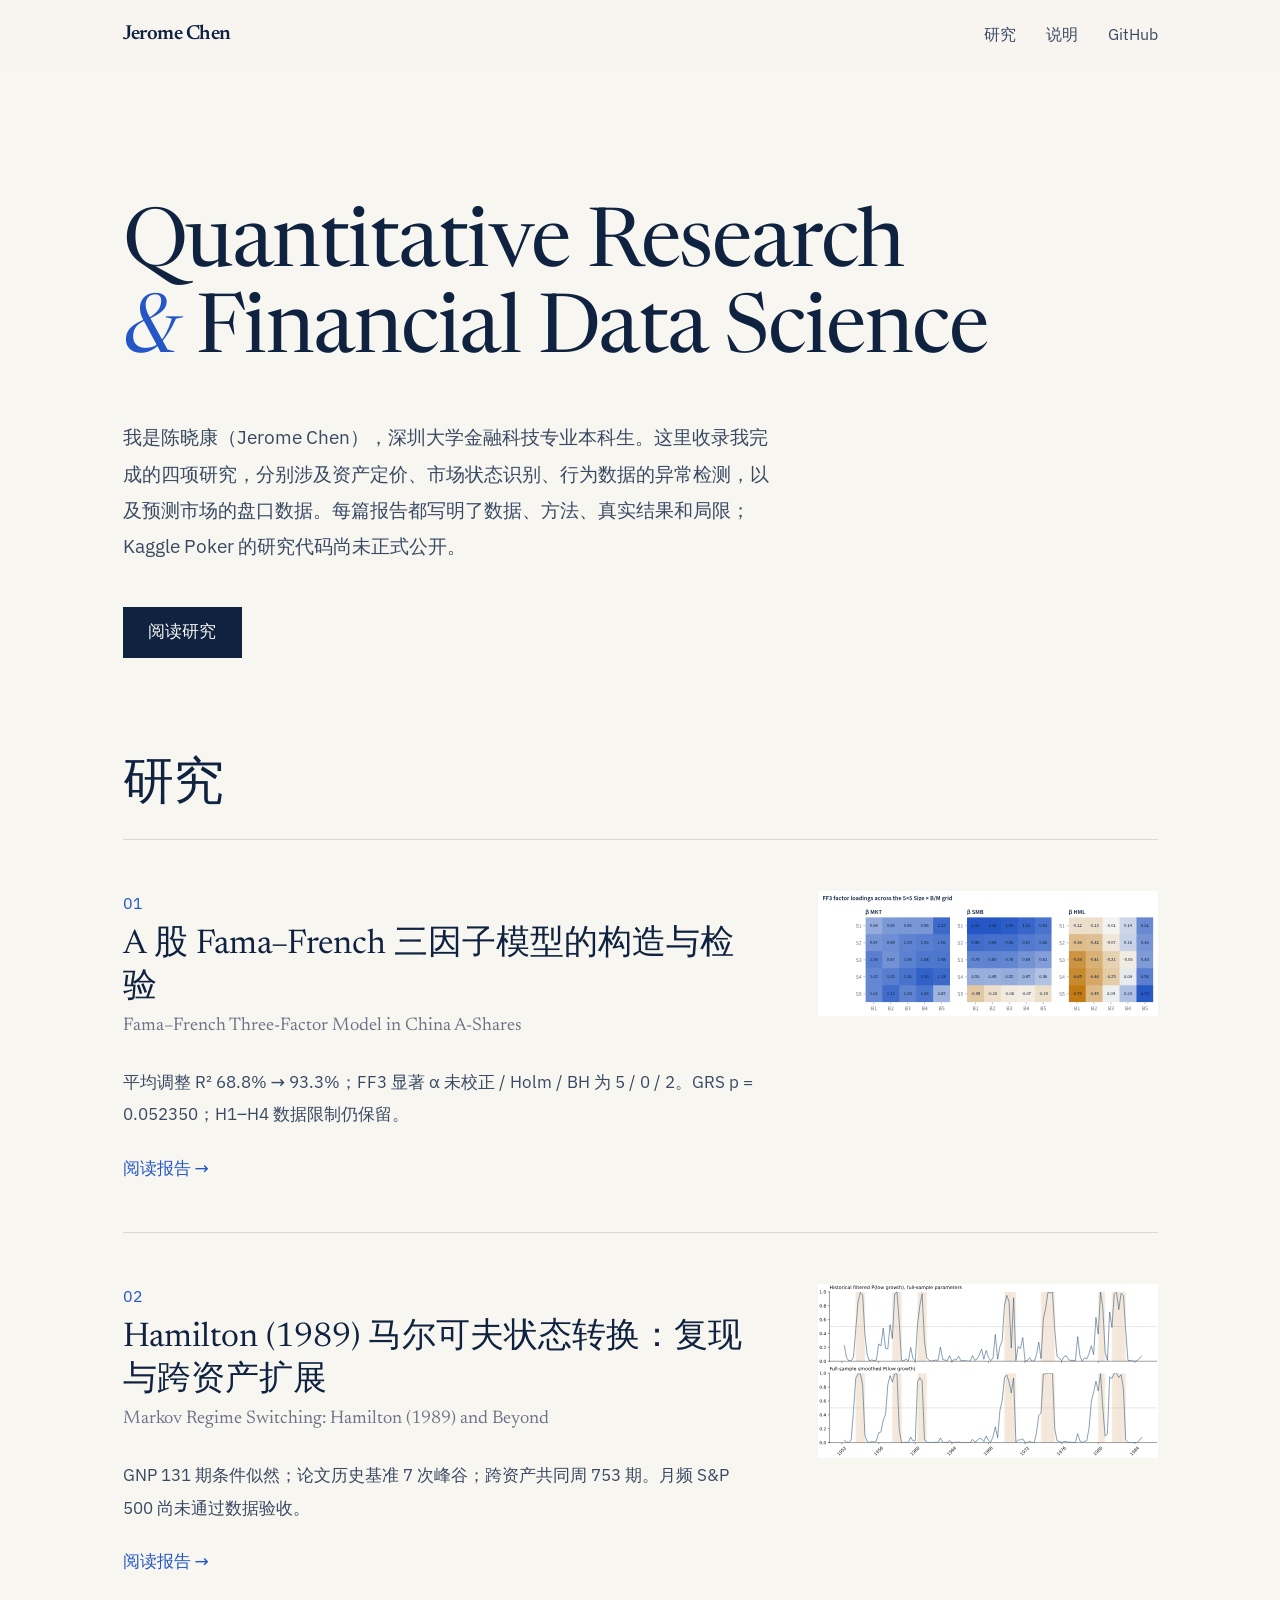
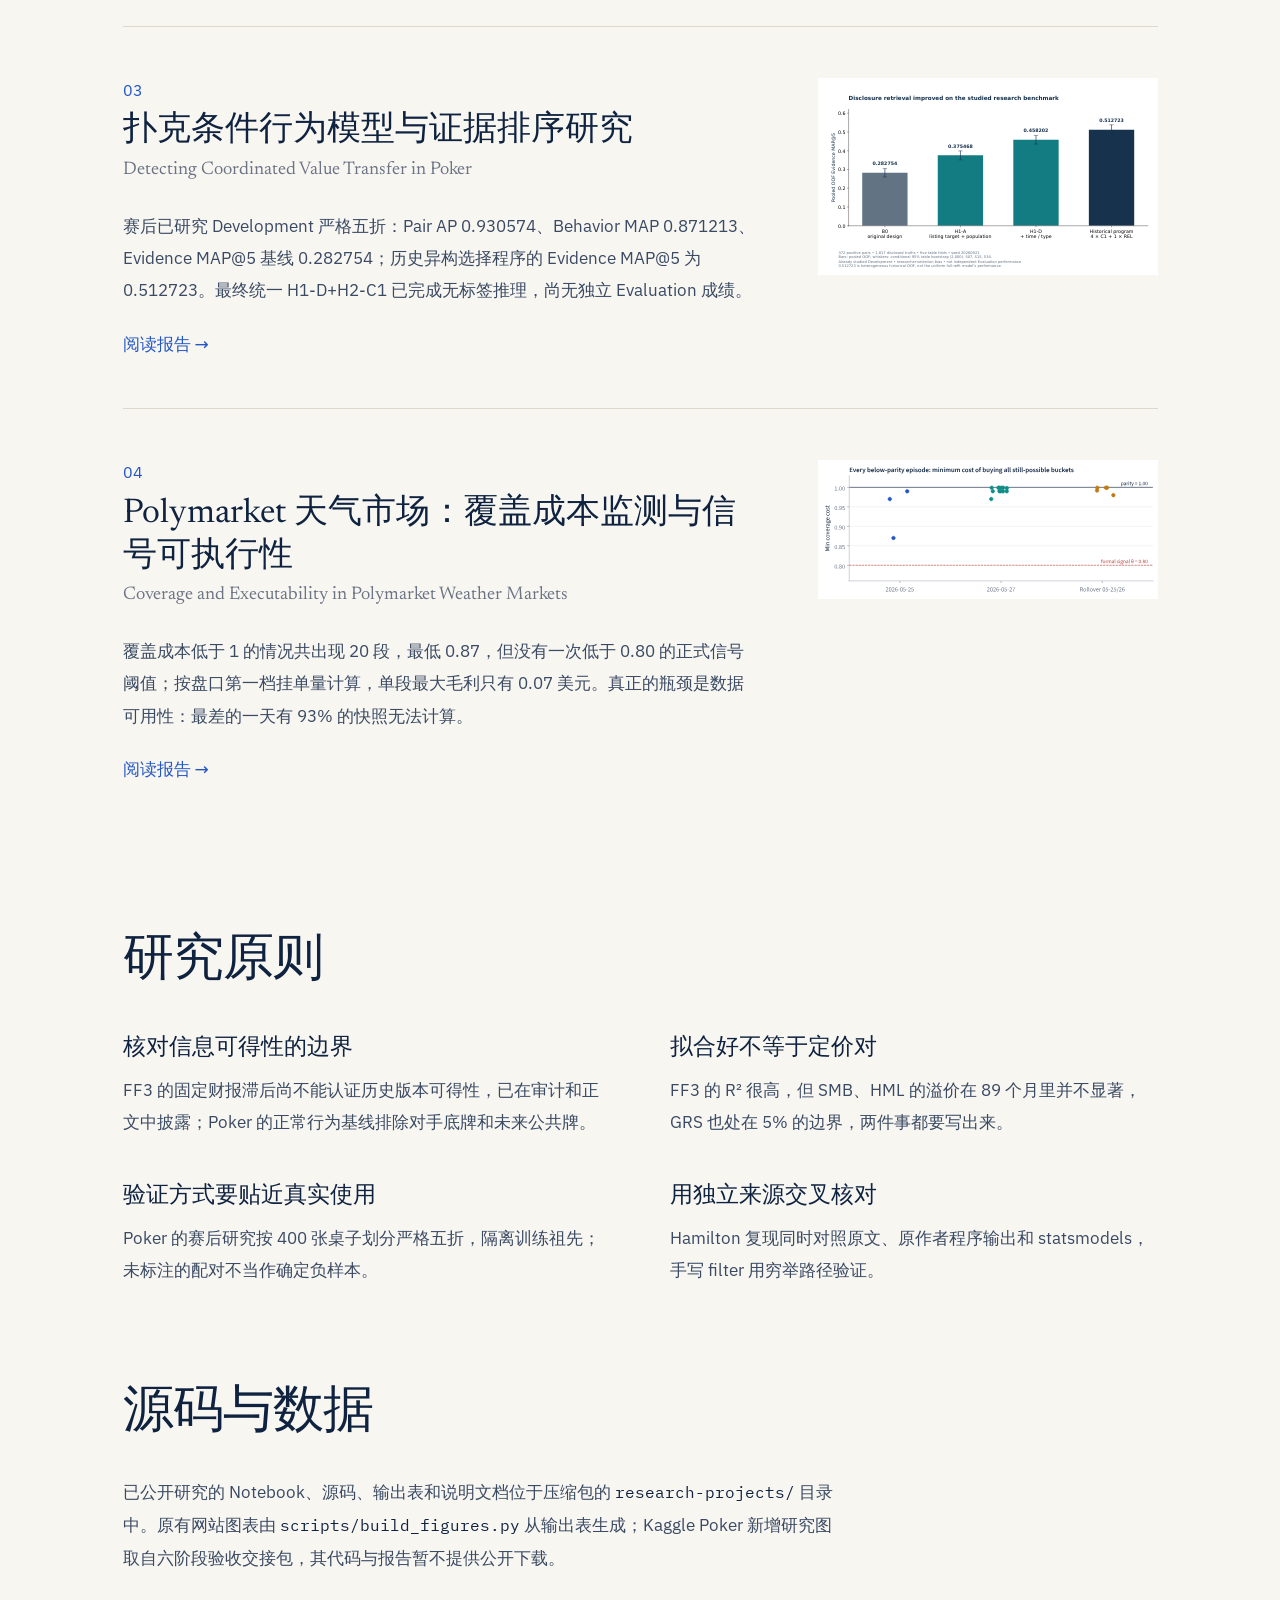
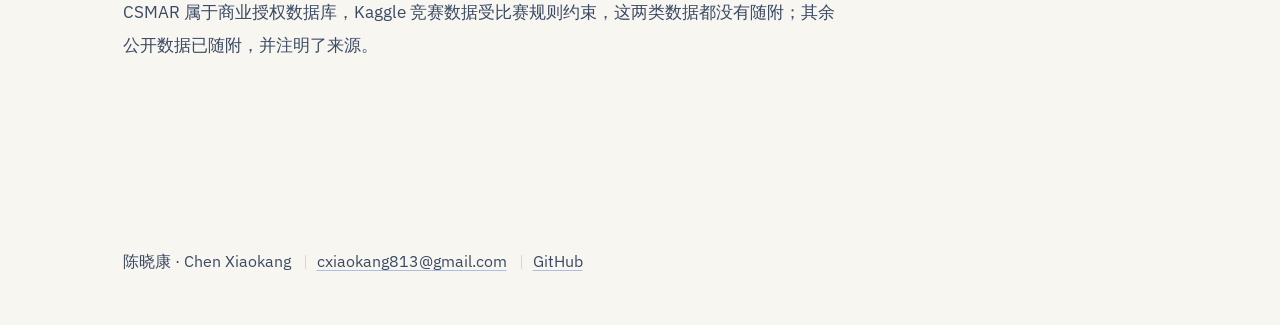
==== index.html @ ce9dce81 "Publish the quantitative research portfolio. Co-authored-by: Cursor <cursoragent@cursor.com>" ====
<!DOCTYPE html><html lang="zh-CN"> <head><meta charset="utf-8"><meta name="viewport" content="width=device-width, initial-scale=1"><title>Jerome Chen — Quantitative Research Portfolio</title><meta name="description" content="Quantitative research portfolio of Chen Xiaokang (Jerome Chen)."><meta name="author" content="Chen Xiaokang (Jerome Chen)"><link rel="icon" href="./favicon.svg" type="image/svg+xml"><link rel="stylesheet" href="./_astro/ff3.qR0utP1w.css"></head> <body class="min-h-screen"> <header class="no-print sticky top-0 z-40 bg-paper/90 backdrop-blur-sm"> <div class="mx-auto flex h-16 max-w-[1120px] items-center justify-between px-6 sm:px-10"> <a href="./index.html" class="font-serif text-[1.2rem] font-semibold tracking-tight text-ink">Jerome Chen</a> <nav class="flex items-center gap-7 text-[0.95rem] text-ink-soft"> <a href="./index.html#library" class="transition-colors hover:text-blue">研究</a> <a href="./index.html#about" class="transition-colors hover:text-blue">说明</a> <a href="https://github.com/Jeromechen13" class="hidden transition-colors hover:text-blue sm:inline" target="_blank" rel="noopener">GitHub</a> </nav> </div> </header>  <main> <section class="rise mx-auto max-w-[1120px] px-6 pt-20 pb-24 sm:px-10 sm:pt-32"> <h1 class="display text-[2.8rem] text-ink sm:text-[4.2rem] lg:text-[4.8rem]">
Quantitative Research<br class="hidden sm:block"> <span class="italic text-blue">&amp;</span> Financial Data Science
</h1> <p class="mt-10 max-w-[38rem] text-[1.12rem] leading-[1.9] text-ink-soft">
我是陈晓康（Jerome Chen），深圳大学金融科技专业本科生。这里收录我完成的四项研究，分别涉及资产定价、市场状态识别、行为数据的异常检测，以及预测市场的盘口数据。每篇报告都写明了数据、方法、真实结果和局限；Kaggle Poker 的研究代码尚未正式公开。
</p> <a href="#library" class="mt-10 inline-block bg-ink px-6 py-3 text-[1rem] text-paper transition-colors hover:bg-blue">阅读研究</a> </section> <section id="library" class="mx-auto max-w-[1120px] px-6 sm:px-10"> <h2 class="display text-[2.4rem] text-ink sm:text-[3rem]">研究</h2> <ol class="mt-6"> <li class="border-t border-rule"> <a href="./research/ff3.html" class="group grid grid-cols-1 gap-8 py-12 md:grid-cols-[minmax(0,1fr)_340px] md:gap-14"> <div> <div class="text-[0.95rem] text-blue">01</div> <h3 class="mt-2 font-serif text-[1.75rem] leading-tight text-ink transition-colors group-hover:text-blue sm:text-[2rem]">A 股 Fama–French 三因子模型的构造与检验</h3> <p class="mt-1 font-serif text-[1.08rem] text-muted">Fama–French Three-Factor Model in China A-Shares</p> <p class="mt-6 max-w-[40rem] text-[1.02rem] leading-[1.85] text-ink-soft">平均调整 R² 68.8% → 93.3%；FF3 显著 α 未校正 / Holm / BH 为 5 / 0 / 2。GRS p = 0.052350；H1–H4 数据限制仍保留。</p> <div class="mt-6 text-[1rem] text-blue">阅读报告 →</div> </div> <img src="./figures/ff3/loadings.svg" alt="" loading="lazy" class="block h-auto w-full self-start bg-white transition-opacity group-hover:opacity-90"> </a> </li><li class="border-t border-rule"> <a href="./research/hamilton.html" class="group grid grid-cols-1 gap-8 py-12 md:grid-cols-[minmax(0,1fr)_340px] md:gap-14"> <div> <div class="text-[0.95rem] text-blue">02</div> <h3 class="mt-2 font-serif text-[1.75rem] leading-tight text-ink transition-colors group-hover:text-blue sm:text-[2rem]">Hamilton (1989) 马尔可夫状态转换：复现与跨资产扩展</h3> <p class="mt-1 font-serif text-[1.08rem] text-muted">Markov Regime Switching: Hamilton (1989) and Beyond</p> <p class="mt-6 max-w-[40rem] text-[1.02rem] leading-[1.85] text-ink-soft">GNP 131 期条件似然；论文历史基准 7 次峰谷；跨资产共同周 753 期。月频 S&amp;P 500 尚未通过数据验收。</p> <div class="mt-6 text-[1rem] text-blue">阅读报告 →</div> </div> <img src="./figures/hamilton/gnp_probabilities.svg" alt="" loading="lazy" class="block h-auto w-full self-start bg-white transition-opacity group-hover:opacity-90"> </a> </li><li class="border-t border-rule"> <a href="./research/poker.html" class="group grid grid-cols-1 gap-8 py-12 md:grid-cols-[minmax(0,1fr)_340px] md:gap-14"> <div> <div class="text-[0.95rem] text-blue">03</div> <h3 class="mt-2 font-serif text-[1.75rem] leading-tight text-ink transition-colors group-hover:text-blue sm:text-[2rem]">扑克条件行为模型与证据排序研究</h3> <p class="mt-1 font-serif text-[1.08rem] text-muted">Detecting Coordinated Value Transfer in Poker</p> <p class="mt-6 max-w-[40rem] text-[1.02rem] leading-[1.85] text-ink-soft">赛后已研究 Development 严格五折：Pair AP 0.930574、Behavior MAP 0.871213、Evidence MAP@5 基线 0.282754；历史异构选择程序的 Evidence MAP@5 为 0.512723。最终统一 H1-D+H2-C1 已完成无标签推理，尚无独立 Evaluation 成绩。</p> <div class="mt-6 text-[1rem] text-blue">阅读报告 →</div> </div> <img src="./figures/poker/evidence_progression.svg" alt="" loading="lazy" class="block h-auto w-full self-start bg-white transition-opacity group-hover:opacity-90"> </a> </li><li class="border-t border-rule"> <a href="./research/polymarket.html" class="group grid grid-cols-1 gap-8 py-12 md:grid-cols-[minmax(0,1fr)_340px] md:gap-14"> <div> <div class="text-[0.95rem] text-blue">04</div> <h3 class="mt-2 font-serif text-[1.75rem] leading-tight text-ink transition-colors group-hover:text-blue sm:text-[2rem]">Polymarket 天气市场：覆盖成本监测与信号可执行性</h3> <p class="mt-1 font-serif text-[1.08rem] text-muted">Coverage and Executability in Polymarket Weather Markets</p> <p class="mt-6 max-w-[40rem] text-[1.02rem] leading-[1.85] text-ink-soft">覆盖成本低于 1 的情况共出现 20 段，最低 0.87，但没有一次低于 0.80 的正式信号阈值；按盘口第一档挂单量计算，单段最大毛利只有 0.07 美元。真正的瓶颈是数据可用性：最差的一天有 93% 的快照无法计算。</p> <div class="mt-6 text-[1rem] text-blue">阅读报告 →</div> </div> <img src="./figures/polymarket/episodes.svg" alt="" loading="lazy" class="block h-auto w-full self-start bg-white transition-opacity group-hover:opacity-90"> </a> </li> </ol> </section> <section class="mx-auto max-w-[1120px] px-6 pt-24 sm:px-10"> <h2 class="display text-[2.4rem] text-ink sm:text-[3rem]">研究原则</h2> <div class="mt-10 grid grid-cols-1 gap-x-14 gap-y-10 md:grid-cols-2"> <div> <div class="font-serif text-[1.35rem] text-ink">核对信息可得性的边界</div> <p class="mt-2 text-[1rem] leading-[1.85] text-ink-soft">FF3 的固定财报滞后尚不能认证历史版本可得性，已在审计和正文中披露；Poker 的正常行为基线排除对手底牌和未来公共牌。</p> </div><div> <div class="font-serif text-[1.35rem] text-ink">拟合好不等于定价对</div> <p class="mt-2 text-[1rem] leading-[1.85] text-ink-soft">FF3 的 R² 很高，但 SMB、HML 的溢价在 89 个月里并不显著，GRS 也处在 5% 的边界，两件事都要写出来。</p> </div><div> <div class="font-serif text-[1.35rem] text-ink">验证方式要贴近真实使用</div> <p class="mt-2 text-[1rem] leading-[1.85] text-ink-soft">Poker 的赛后研究按 400 张桌子划分严格五折，隔离训练祖先；未标注的配对不当作确定负样本。</p> </div><div> <div class="font-serif text-[1.35rem] text-ink">用独立来源交叉核对</div> <p class="mt-2 text-[1rem] leading-[1.85] text-ink-soft">Hamilton 复现同时对照原文、原作者程序输出和 statsmodels，手写 filter 用穷举路径验证。</p> </div> </div> </section> <section id="about" class="mx-auto max-w-[1120px] px-6 pt-24 sm:px-10"> <h2 class="display text-[2.4rem] text-ink sm:text-[3rem]">源码与数据</h2> <div class="mt-8 max-w-[42rem] space-y-5 text-[1.02rem] leading-[1.9] text-ink-soft"> <p>已公开研究的 Notebook、源码、输出表和说明文档位于压缩包的 <code class="font-mono text-[0.9em] text-ink">research-projects/</code> 目录中。原有网站图表由 <code class="font-mono text-[0.9em] text-ink">scripts/build_figures.py</code> 从输出表生成；Kaggle Poker 新增研究图取自六阶段验收交接包，其代码与报告暂不提供公开下载。</p> <p>CSMAR 属于商业授权数据库，Kaggle 竞赛数据受比赛规则约束，这两类数据都没有随附；其余公开数据已随附，并注明了来源。</p> </div> </section> </main>  <footer class="no-print mt-32"> <div class="mx-auto max-w-[1120px] px-6 py-12 text-[0.95rem] text-ink-soft sm:px-10"> 陈晓康 · Chen Xiaokang <span class="mx-2 text-rule">|</span><a class="link" href="mailto:cxiaokang813@gmail.com">cxiaokang813@gmail.com</a> <span class="mx-2 text-rule">|</span><a class="link" href="https://github.com/Jeromechen13" target="_blank" rel="noopener">GitHub</a> </div> </footer> </body></html>
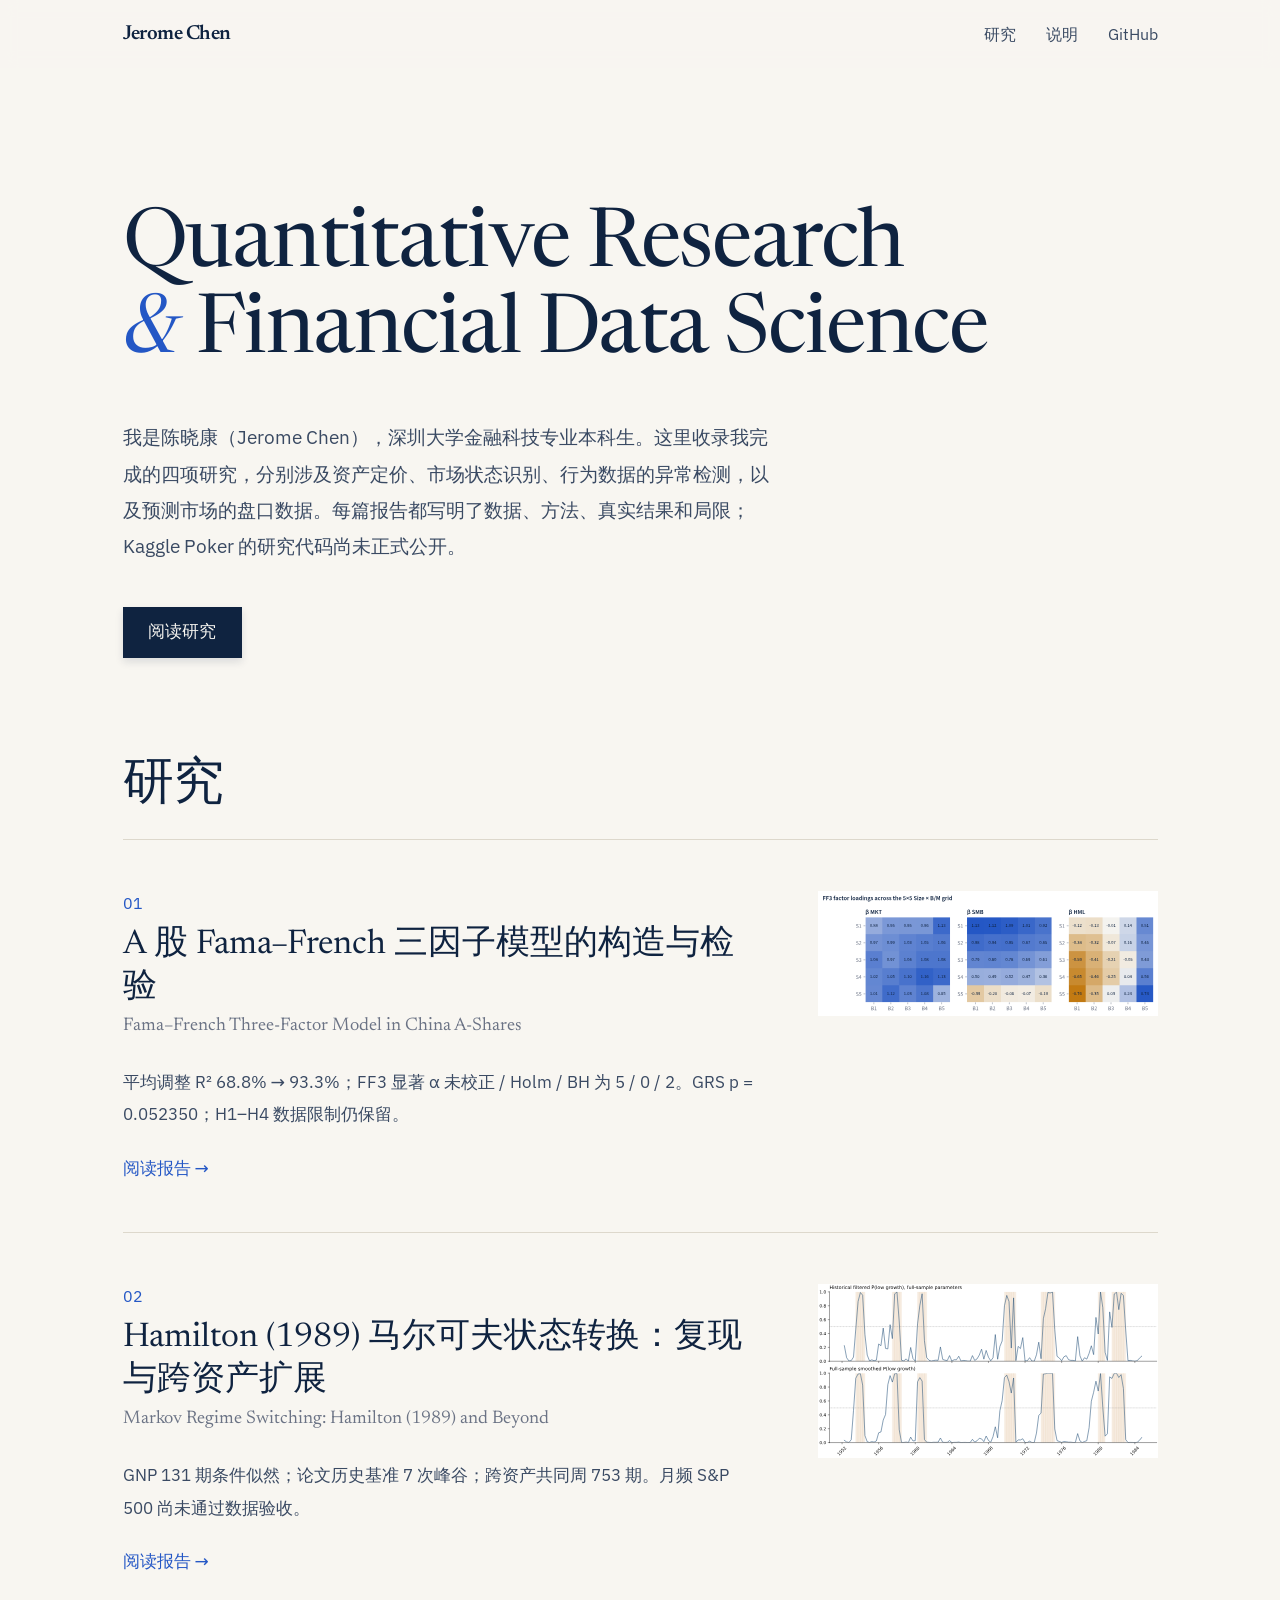
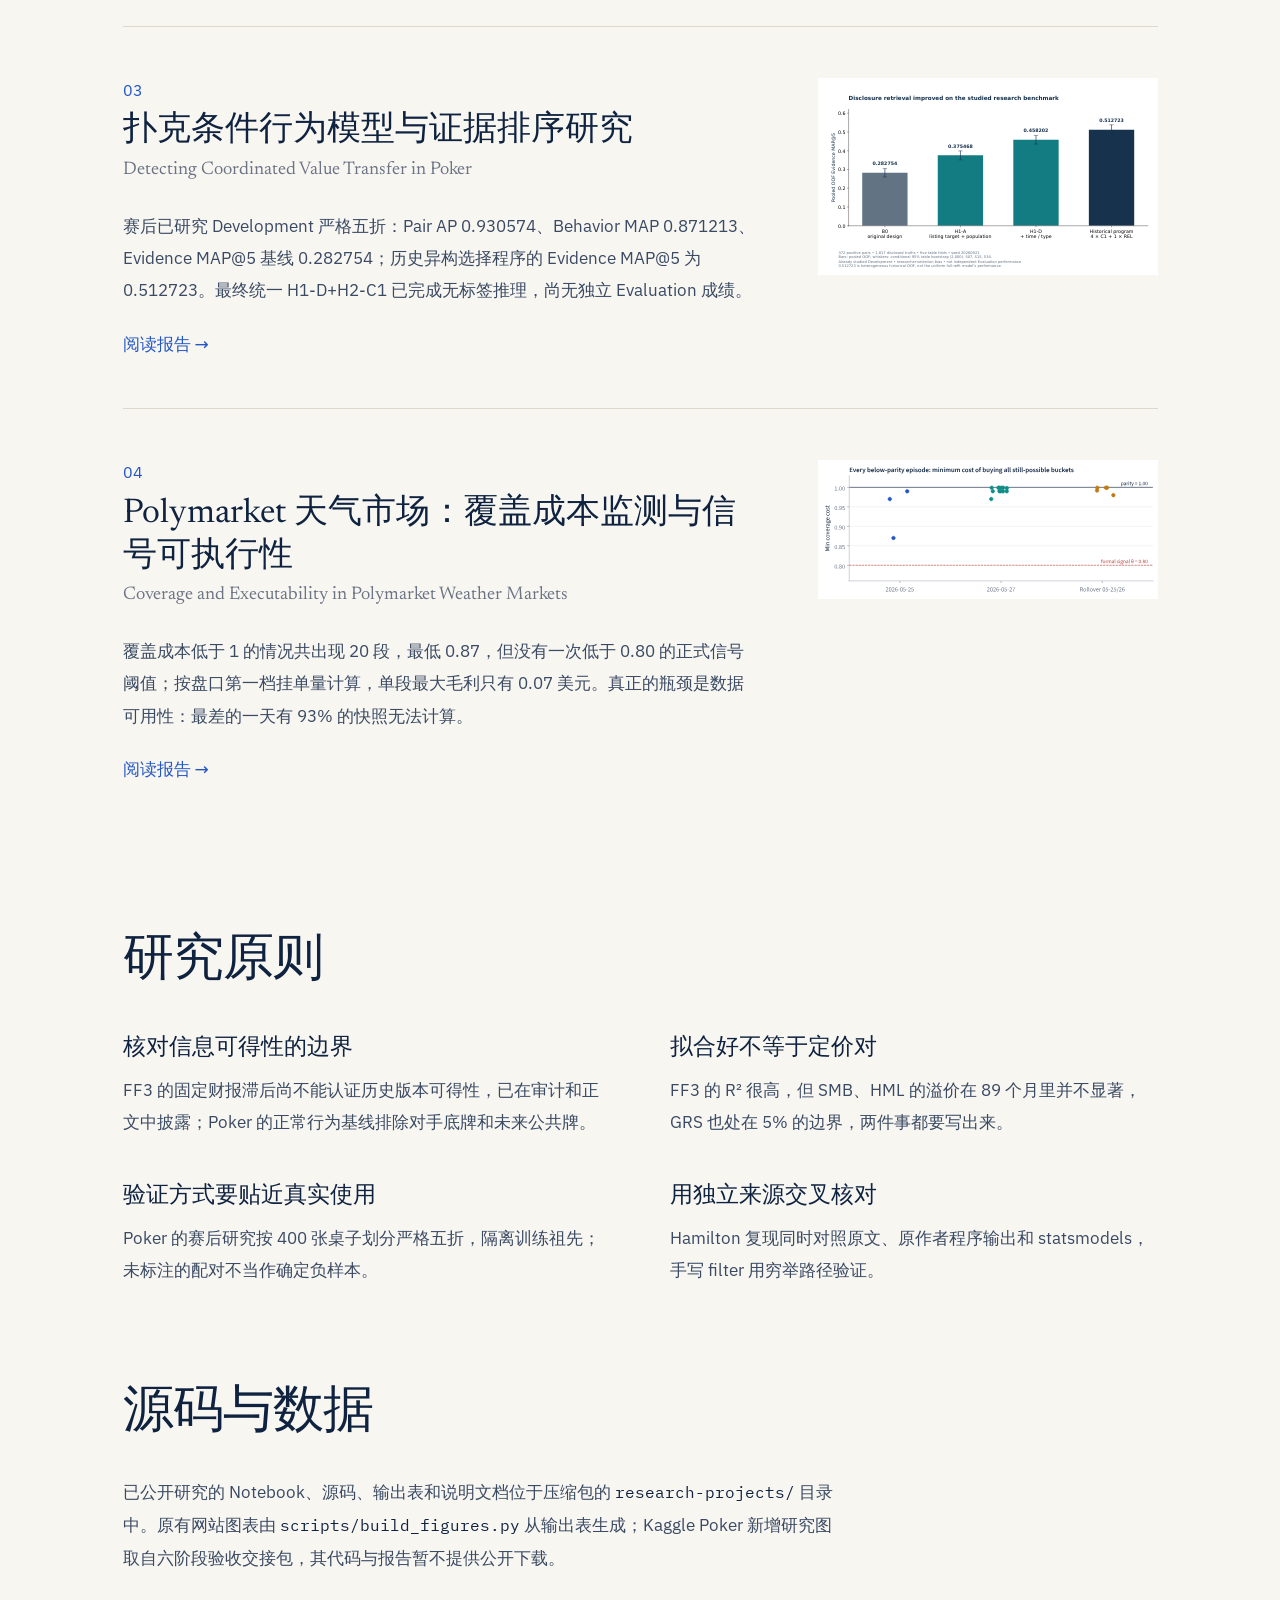
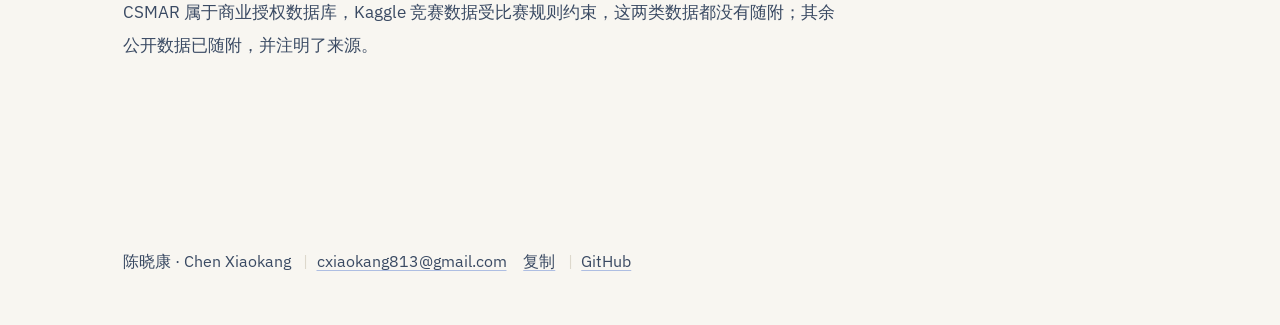
==== commit e7784a53: "Publish figure zoom, source tips, and button feedback. The live pages now match the local portfolio:" ====
--- a/index.html
+++ b/index.html
@@ -1,5 +1,5 @@
-<!DOCTYPE html><html lang="zh-CN"> <head><meta charset="utf-8"><meta name="viewport" content="width=device-width, initial-scale=1"><title>Jerome Chen — Quantitative Research Portfolio</title><meta name="description" content="Quantitative research portfolio of Chen Xiaokang (Jerome Chen)."><meta name="author" content="Chen Xiaokang (Jerome Chen)"><link rel="icon" href="./favicon.svg" type="image/svg+xml"><link rel="stylesheet" href="./_astro/ff3.qR0utP1w.css"></head> <body class="min-h-screen"> <header class="no-print sticky top-0 z-40 bg-paper/90 backdrop-blur-sm"> <div class="mx-auto flex h-16 max-w-[1120px] items-center justify-between px-6 sm:px-10"> <a href="./index.html" class="font-serif text-[1.2rem] font-semibold tracking-tight text-ink">Jerome Chen</a> <nav class="flex items-center gap-7 text-[0.95rem] text-ink-soft"> <a href="./index.html#library" class="transition-colors hover:text-blue">研究</a> <a href="./index.html#about" class="transition-colors hover:text-blue">说明</a> <a href="https://github.com/Jeromechen13" class="hidden transition-colors hover:text-blue sm:inline" target="_blank" rel="noopener">GitHub</a> </nav> </div> </header>  <main> <section class="rise mx-auto max-w-[1120px] px-6 pt-20 pb-24 sm:px-10 sm:pt-32"> <h1 class="display text-[2.8rem] text-ink sm:text-[4.2rem] lg:text-[4.8rem]">
+<!DOCTYPE html><html lang="zh-CN"> <head><meta charset="utf-8"><meta name="viewport" content="width=device-width, initial-scale=1"><title>Jerome Chen — Quantitative Research Portfolio</title><meta name="description" content="Quantitative research portfolio of Chen Xiaokang (Jerome Chen)."><meta name="author" content="Chen Xiaokang (Jerome Chen)"><link rel="icon" href="./favicon.svg" type="image/svg+xml"><link rel="stylesheet" href="./_astro/ff3.DJ8NzOe6.css"></head> <body class="min-h-screen"> <header class="no-print sticky top-0 z-40 bg-paper/90 backdrop-blur-sm"> <div class="mx-auto flex h-16 max-w-[1120px] items-center justify-between px-6 sm:px-10"> <a href="./index.html" class="font-serif text-[1.2rem] font-semibold tracking-tight text-ink">Jerome Chen</a> <nav class="flex items-center gap-7 text-[0.95rem] text-ink-soft"> <a href="./index.html#library" class="transition-colors hover:text-blue">研究</a> <a href="./index.html#about" class="transition-colors hover:text-blue">说明</a> <a href="https://github.com/Jeromechen13" class="hidden transition-colors hover:text-blue sm:inline" target="_blank" rel="noopener">GitHub</a> </nav> </div> </header>  <main> <section class="rise mx-auto max-w-[1120px] px-6 pt-20 pb-24 sm:px-10 sm:pt-32"> <h1 class="display text-[2.8rem] text-ink sm:text-[4.2rem] lg:text-[4.8rem]">
 Quantitative Research<br class="hidden sm:block"> <span class="italic text-blue">&amp;</span> Financial Data Science
 </h1> <p class="mt-10 max-w-[38rem] text-[1.12rem] leading-[1.9] text-ink-soft">
 我是陈晓康（Jerome Chen），深圳大学金融科技专业本科生。这里收录我完成的四项研究，分别涉及资产定价、市场状态识别、行为数据的异常检测，以及预测市场的盘口数据。每篇报告都写明了数据、方法、真实结果和局限；Kaggle Poker 的研究代码尚未正式公开。
-</p> <a href="#library" class="mt-10 inline-block bg-ink px-6 py-3 text-[1rem] text-paper transition-colors hover:bg-blue">阅读研究</a> </section> <section id="library" class="mx-auto max-w-[1120px] px-6 sm:px-10"> <h2 class="display text-[2.4rem] text-ink sm:text-[3rem]">研究</h2> <ol class="mt-6"> <li class="border-t border-rule"> <a href="./research/ff3.html" class="group grid grid-cols-1 gap-8 py-12 md:grid-cols-[minmax(0,1fr)_340px] md:gap-14"> <div> <div class="text-[0.95rem] text-blue">01</div> <h3 class="mt-2 font-serif text-[1.75rem] leading-tight text-ink transition-colors group-hover:text-blue sm:text-[2rem]">A 股 Fama–French 三因子模型的构造与检验</h3> <p class="mt-1 font-serif text-[1.08rem] text-muted">Fama–French Three-Factor Model in China A-Shares</p> <p class="mt-6 max-w-[40rem] text-[1.02rem] leading-[1.85] text-ink-soft">平均调整 R² 68.8% → 93.3%；FF3 显著 α 未校正 / Holm / BH 为 5 / 0 / 2。GRS p = 0.052350；H1–H4 数据限制仍保留。</p> <div class="mt-6 text-[1rem] text-blue">阅读报告 →</div> </div> <img src="./figures/ff3/loadings.svg" alt="" loading="lazy" class="block h-auto w-full self-start bg-white transition-opacity group-hover:opacity-90"> </a> </li><li class="border-t border-rule"> <a href="./research/hamilton.html" class="group grid grid-cols-1 gap-8 py-12 md:grid-cols-[minmax(0,1fr)_340px] md:gap-14"> <div> <div class="text-[0.95rem] text-blue">02</div> <h3 class="mt-2 font-serif text-[1.75rem] leading-tight text-ink transition-colors group-hover:text-blue sm:text-[2rem]">Hamilton (1989) 马尔可夫状态转换：复现与跨资产扩展</h3> <p class="mt-1 font-serif text-[1.08rem] text-muted">Markov Regime Switching: Hamilton (1989) and Beyond</p> <p class="mt-6 max-w-[40rem] text-[1.02rem] leading-[1.85] text-ink-soft">GNP 131 期条件似然；论文历史基准 7 次峰谷；跨资产共同周 753 期。月频 S&amp;P 500 尚未通过数据验收。</p> <div class="mt-6 text-[1rem] text-blue">阅读报告 →</div> </div> <img src="./figures/hamilton/gnp_probabilities.svg" alt="" loading="lazy" class="block h-auto w-full self-start bg-white transition-opacity group-hover:opacity-90"> </a> </li><li class="border-t border-rule"> <a href="./research/poker.html" class="group grid grid-cols-1 gap-8 py-12 md:grid-cols-[minmax(0,1fr)_340px] md:gap-14"> <div> <div class="text-[0.95rem] text-blue">03</div> <h3 class="mt-2 font-serif text-[1.75rem] leading-tight text-ink transition-colors group-hover:text-blue sm:text-[2rem]">扑克条件行为模型与证据排序研究</h3> <p class="mt-1 font-serif text-[1.08rem] text-muted">Detecting Coordinated Value Transfer in Poker</p> <p class="mt-6 max-w-[40rem] text-[1.02rem] leading-[1.85] text-ink-soft">赛后已研究 Development 严格五折：Pair AP 0.930574、Behavior MAP 0.871213、Evidence MAP@5 基线 0.282754；历史异构选择程序的 Evidence MAP@5 为 0.512723。最终统一 H1-D+H2-C1 已完成无标签推理，尚无独立 Evaluation 成绩。</p> <div class="mt-6 text-[1rem] text-blue">阅读报告 →</div> </div> <img src="./figures/poker/evidence_progression.svg" alt="" loading="lazy" class="block h-auto w-full self-start bg-white transition-opacity group-hover:opacity-90"> </a> </li><li class="border-t border-rule"> <a href="./research/polymarket.html" class="group grid grid-cols-1 gap-8 py-12 md:grid-cols-[minmax(0,1fr)_340px] md:gap-14"> <div> <div class="text-[0.95rem] text-blue">04</div> <h3 class="mt-2 font-serif text-[1.75rem] leading-tight text-ink transition-colors group-hover:text-blue sm:text-[2rem]">Polymarket 天气市场：覆盖成本监测与信号可执行性</h3> <p class="mt-1 font-serif text-[1.08rem] text-muted">Coverage and Executability in Polymarket Weather Markets</p> <p class="mt-6 max-w-[40rem] text-[1.02rem] leading-[1.85] text-ink-soft">覆盖成本低于 1 的情况共出现 20 段，最低 0.87，但没有一次低于 0.80 的正式信号阈值；按盘口第一档挂单量计算，单段最大毛利只有 0.07 美元。真正的瓶颈是数据可用性：最差的一天有 93% 的快照无法计算。</p> <div class="mt-6 text-[1rem] text-blue">阅读报告 →</div> </div> <img src="./figures/polymarket/episodes.svg" alt="" loading="lazy" class="block h-auto w-full self-start bg-white transition-opacity group-hover:opacity-90"> </a> </li> </ol> </section> <section class="mx-auto max-w-[1120px] px-6 pt-24 sm:px-10"> <h2 class="display text-[2.4rem] text-ink sm:text-[3rem]">研究原则</h2> <div class="mt-10 grid grid-cols-1 gap-x-14 gap-y-10 md:grid-cols-2"> <div> <div class="font-serif text-[1.35rem] text-ink">核对信息可得性的边界</div> <p class="mt-2 text-[1rem] leading-[1.85] text-ink-soft">FF3 的固定财报滞后尚不能认证历史版本可得性，已在审计和正文中披露；Poker 的正常行为基线排除对手底牌和未来公共牌。</p> </div><div> <div class="font-serif text-[1.35rem] text-ink">拟合好不等于定价对</div> <p class="mt-2 text-[1rem] leading-[1.85] text-ink-soft">FF3 的 R² 很高，但 SMB、HML 的溢价在 89 个月里并不显著，GRS 也处在 5% 的边界，两件事都要写出来。</p> </div><div> <div class="font-serif text-[1.35rem] text-ink">验证方式要贴近真实使用</div> <p class="mt-2 text-[1rem] leading-[1.85] text-ink-soft">Poker 的赛后研究按 400 张桌子划分严格五折，隔离训练祖先；未标注的配对不当作确定负样本。</p> </div><div> <div class="font-serif text-[1.35rem] text-ink">用独立来源交叉核对</div> <p class="mt-2 text-[1rem] leading-[1.85] text-ink-soft">Hamilton 复现同时对照原文、原作者程序输出和 statsmodels，手写 filter 用穷举路径验证。</p> </div> </div> </section> <section id="about" class="mx-auto max-w-[1120px] px-6 pt-24 sm:px-10"> <h2 class="display text-[2.4rem] text-ink sm:text-[3rem]">源码与数据</h2> <div class="mt-8 max-w-[42rem] space-y-5 text-[1.02rem] leading-[1.9] text-ink-soft"> <p>已公开研究的 Notebook、源码、输出表和说明文档位于压缩包的 <code class="font-mono text-[0.9em] text-ink">research-projects/</code> 目录中。原有网站图表由 <code class="font-mono text-[0.9em] text-ink">scripts/build_figures.py</code> 从输出表生成；Kaggle Poker 新增研究图取自六阶段验收交接包，其代码与报告暂不提供公开下载。</p> <p>CSMAR 属于商业授权数据库，Kaggle 竞赛数据受比赛规则约束，这两类数据都没有随附；其余公开数据已随附，并注明了来源。</p> </div> </section> </main>  <footer class="no-print mt-32"> <div class="mx-auto max-w-[1120px] px-6 py-12 text-[0.95rem] text-ink-soft sm:px-10"> 陈晓康 · Chen Xiaokang <span class="mx-2 text-rule">|</span><a class="link" href="mailto:cxiaokang813@gmail.com">cxiaokang813@gmail.com</a> <span class="mx-2 text-rule">|</span><a class="link" href="https://github.com/Jeromechen13" target="_blank" rel="noopener">GitHub</a> </div> </footer> </body></html>+</p> <a href="#library" data-press class="pressable mt-10 inline-block bg-ink px-6 py-3 text-[1rem] text-paper transition-colors hover:bg-blue">阅读研究</a> </section> <section id="library" class="mx-auto max-w-[1120px] px-6 sm:px-10"> <h2 class="display text-[2.4rem] text-ink sm:text-[3rem]">研究</h2> <ol class="mt-6"> <li class="border-t border-rule"> <a href="./research/ff3.html" class="group grid grid-cols-1 gap-8 py-12 md:grid-cols-[minmax(0,1fr)_340px] md:gap-14"> <div> <div class="text-[0.95rem] text-blue">01</div> <h3 class="mt-2 font-serif text-[1.75rem] leading-tight text-ink transition-colors group-hover:text-blue sm:text-[2rem]">A 股 Fama–French 三因子模型的构造与检验</h3> <p class="mt-1 font-serif text-[1.08rem] text-muted">Fama–French Three-Factor Model in China A-Shares</p> <p class="mt-6 max-w-[40rem] text-[1.02rem] leading-[1.85] text-ink-soft">平均调整 R² 68.8% → 93.3%；FF3 显著 α 未校正 / Holm / BH 为 5 / 0 / 2。GRS p = 0.052350；H1–H4 数据限制仍保留。</p> <div class="mt-6 text-[1rem] text-blue">阅读报告 →</div> </div> <img src="./figures/ff3/loadings.svg" alt="" loading="lazy" class="block h-auto w-full self-start bg-white transition-opacity group-hover:opacity-90"> </a> </li><li class="border-t border-rule"> <a href="./research/hamilton.html" class="group grid grid-cols-1 gap-8 py-12 md:grid-cols-[minmax(0,1fr)_340px] md:gap-14"> <div> <div class="text-[0.95rem] text-blue">02</div> <h3 class="mt-2 font-serif text-[1.75rem] leading-tight text-ink transition-colors group-hover:text-blue sm:text-[2rem]">Hamilton (1989) 马尔可夫状态转换：复现与跨资产扩展</h3> <p class="mt-1 font-serif text-[1.08rem] text-muted">Markov Regime Switching: Hamilton (1989) and Beyond</p> <p class="mt-6 max-w-[40rem] text-[1.02rem] leading-[1.85] text-ink-soft">GNP 131 期条件似然；论文历史基准 7 次峰谷；跨资产共同周 753 期。月频 S&amp;P 500 尚未通过数据验收。</p> <div class="mt-6 text-[1rem] text-blue">阅读报告 →</div> </div> <img src="./figures/hamilton/gnp_probabilities.svg" alt="" loading="lazy" class="block h-auto w-full self-start bg-white transition-opacity group-hover:opacity-90"> </a> </li><li class="border-t border-rule"> <a href="./research/poker.html" class="group grid grid-cols-1 gap-8 py-12 md:grid-cols-[minmax(0,1fr)_340px] md:gap-14"> <div> <div class="text-[0.95rem] text-blue">03</div> <h3 class="mt-2 font-serif text-[1.75rem] leading-tight text-ink transition-colors group-hover:text-blue sm:text-[2rem]">扑克条件行为模型与证据排序研究</h3> <p class="mt-1 font-serif text-[1.08rem] text-muted">Detecting Coordinated Value Transfer in Poker</p> <p class="mt-6 max-w-[40rem] text-[1.02rem] leading-[1.85] text-ink-soft">赛后已研究 Development 严格五折：Pair AP 0.930574、Behavior MAP 0.871213、Evidence MAP@5 基线 0.282754；历史异构选择程序的 Evidence MAP@5 为 0.512723。最终统一 H1-D+H2-C1 已完成无标签推理，尚无独立 Evaluation 成绩。</p> <div class="mt-6 text-[1rem] text-blue">阅读报告 →</div> </div> <img src="./figures/poker/evidence_progression.svg" alt="" loading="lazy" class="block h-auto w-full self-start bg-white transition-opacity group-hover:opacity-90"> </a> </li><li class="border-t border-rule"> <a href="./research/polymarket.html" class="group grid grid-cols-1 gap-8 py-12 md:grid-cols-[minmax(0,1fr)_340px] md:gap-14"> <div> <div class="text-[0.95rem] text-blue">04</div> <h3 class="mt-2 font-serif text-[1.75rem] leading-tight text-ink transition-colors group-hover:text-blue sm:text-[2rem]">Polymarket 天气市场：覆盖成本监测与信号可执行性</h3> <p class="mt-1 font-serif text-[1.08rem] text-muted">Coverage and Executability in Polymarket Weather Markets</p> <p class="mt-6 max-w-[40rem] text-[1.02rem] leading-[1.85] text-ink-soft">覆盖成本低于 1 的情况共出现 20 段，最低 0.87，但没有一次低于 0.80 的正式信号阈值；按盘口第一档挂单量计算，单段最大毛利只有 0.07 美元。真正的瓶颈是数据可用性：最差的一天有 93% 的快照无法计算。</p> <div class="mt-6 text-[1rem] text-blue">阅读报告 →</div> </div> <img src="./figures/polymarket/episodes.svg" alt="" loading="lazy" class="block h-auto w-full self-start bg-white transition-opacity group-hover:opacity-90"> </a> </li> </ol> </section> <section class="mx-auto max-w-[1120px] px-6 pt-24 sm:px-10"> <h2 class="display text-[2.4rem] text-ink sm:text-[3rem]">研究原则</h2> <div class="mt-10 grid grid-cols-1 gap-x-14 gap-y-10 md:grid-cols-2"> <div> <div class="font-serif text-[1.35rem] text-ink">核对信息可得性的边界</div> <p class="mt-2 text-[1rem] leading-[1.85] text-ink-soft">FF3 的固定财报滞后尚不能认证历史版本可得性，已在审计和正文中披露；Poker 的正常行为基线排除对手底牌和未来公共牌。</p> </div><div> <div class="font-serif text-[1.35rem] text-ink">拟合好不等于定价对</div> <p class="mt-2 text-[1rem] leading-[1.85] text-ink-soft">FF3 的 R² 很高，但 SMB、HML 的溢价在 89 个月里并不显著，GRS 也处在 5% 的边界，两件事都要写出来。</p> </div><div> <div class="font-serif text-[1.35rem] text-ink">验证方式要贴近真实使用</div> <p class="mt-2 text-[1rem] leading-[1.85] text-ink-soft">Poker 的赛后研究按 400 张桌子划分严格五折，隔离训练祖先；未标注的配对不当作确定负样本。</p> </div><div> <div class="font-serif text-[1.35rem] text-ink">用独立来源交叉核对</div> <p class="mt-2 text-[1rem] leading-[1.85] text-ink-soft">Hamilton 复现同时对照原文、原作者程序输出和 statsmodels，手写 filter 用穷举路径验证。</p> </div> </div> </section> <section id="about" class="mx-auto max-w-[1120px] px-6 pt-24 sm:px-10"> <h2 class="display text-[2.4rem] text-ink sm:text-[3rem]">源码与数据</h2> <div class="mt-8 max-w-[42rem] space-y-5 text-[1.02rem] leading-[1.9] text-ink-soft"> <p>已公开研究的 Notebook、源码、输出表和说明文档位于压缩包的 <code class="font-mono text-[0.9em] text-ink">research-projects/</code> 目录中。原有网站图表由 <code class="font-mono text-[0.9em] text-ink">scripts/build_figures.py</code> 从输出表生成；Kaggle Poker 新增研究图取自六阶段验收交接包，其代码与报告暂不提供公开下载。</p> <p>CSMAR 属于商业授权数据库，Kaggle 竞赛数据受比赛规则约束，这两类数据都没有随附；其余公开数据已随附，并注明了来源。</p> </div> </section> </main>  <footer class="no-print mt-32"> <div class="mx-auto max-w-[1120px] px-6 py-12 text-[0.95rem] text-ink-soft sm:px-10"> 陈晓康 · Chen Xiaokang <span class="mx-2 text-rule">|</span><a class="link" href="mailto:cxiaokang813@gmail.com">cxiaokang813@gmail.com</a> <button type="button" class="link ml-3 cursor-pointer" data-copy="cxiaokang813@gmail.com">复制</button> <span class="mx-2 text-rule">|</span><a class="link" href="https://github.com/Jeromechen13" target="_blank" rel="noopener">GitHub</a> </div> </footer> <p class="motion-toast no-print" data-toast role="status" aria-live="polite"></p> <div class="motion-tip no-print" data-tip-root role="tooltip" hidden> <p data-tip-body></p> <i aria-hidden="true"></i> </div> <div class="zoom-root no-print" data-zoom-root hidden> <div class="zoom-mask" data-zoom-mask></div> <div class="zoom-card" data-zoom-card role="dialog" aria-modal="true" aria-label="放大的图"> <div class="mb-3 text-right"> <button type="button" class="link cursor-pointer" data-zoom-close>关闭</button> </div> <img data-zoom-img alt=""> </div> </div> <script src="./motion.js"></script> </body> </html>
